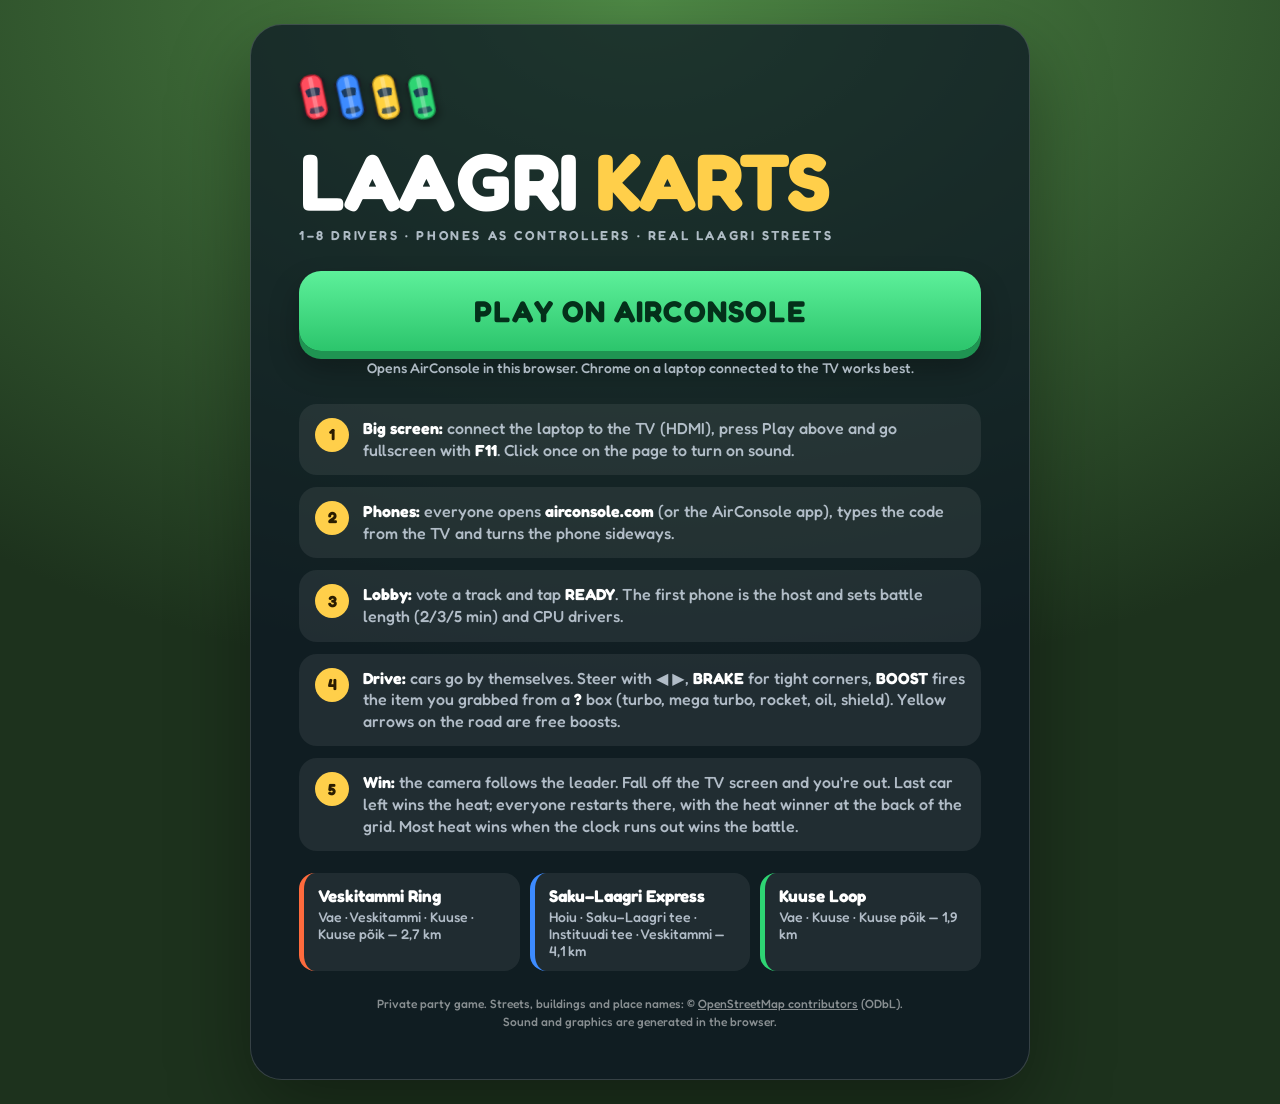
==== index.html @ 2486a01e "Add files via upload" ====
<!DOCTYPE html>
<html lang="en">
<head>
<meta charset="utf-8">
<meta name="robots" content="noindex, nofollow, noarchive">
<meta name="viewport" content="width=device-width, initial-scale=1">
<title>Laagri Karts</title>
<link rel="stylesheet" href="fonts.css">
<style>
  :root { --gold: #ffcf4a; --muted: rgba(225,236,250,0.75); }
  * { box-sizing: border-box; }
  html, body { margin: 0; min-height: 100%; }
  body {
    font-family: "Fredoka", system-ui, sans-serif; font-weight: 500; color: #fff;
    background: #2c4a2c radial-gradient(120% 90% at 50% 0%, #4f8a46 0%, #1d321d 70%);
    display: flex; align-items: center; justify-content: center; padding: 24px 16px;
  }
  .card { width: min(780px, 100%); padding: clamp(24px, 5vw, 48px); border-radius: 32px; background: rgba(12, 22, 36, 0.72); border: 1px solid rgba(255,255,255,0.16); box-shadow: 0 30px 80px rgba(0,0,0,0.35); }
  .top { display: flex; align-items: center; gap: 22px; flex-wrap: wrap; }
  .cars { display: flex; gap: 6px; }
  .cars svg { width: 30px; height: auto; transform: rotate(-12deg); filter: drop-shadow(0 4px 5px rgba(0,0,0,0.4)); }
  h1 { margin: 0; font-weight: 700; font-size: clamp(46px, 9vw, 80px); line-height: 0.95; letter-spacing: -0.01em; }
  h1 span { color: var(--gold); }
  .tag { color: var(--muted); letter-spacing: 0.2em; font-weight: 600; font-size: 13px; margin-top: 8px; }
  .play { display: block; margin: 28px 0 8px; padding: 22px; border-radius: 22px; text-align: center; text-decoration: none; font-size: 30px; font-weight: 700; letter-spacing: 0.04em; color: #04301a; background: linear-gradient(180deg, #5df09a, #2cc56c); box-shadow: 0 8px 0 #1f9452, 0 16px 30px rgba(0,0,0,0.3); }
  .play:active { transform: translateY(5px); box-shadow: 0 3px 0 #1f9452; }
  .small { text-align: center; color: var(--muted); font-size: 14px; }
  ol { list-style: none; padding: 0; margin: 28px 0 0; display: grid; gap: 12px; }
  li { display: flex; gap: 14px; align-items: flex-start; padding: 14px 16px; border-radius: 18px; background: rgba(255,255,255,0.07); line-height: 1.35; }
  li b { color: #fff; }
  li span.n { flex: none; width: 34px; height: 34px; border-radius: 50%; display: flex; align-items: center; justify-content: center; font-weight: 700; background: var(--gold); color: #2a1c00; }
  li div { color: var(--muted); }
  .tracks { display: grid; grid-template-columns: repeat(3, 1fr); gap: 10px; margin-top: 22px; }
  .t { padding: 12px 14px; border-radius: 16px; background: rgba(255,255,255,0.07); font-size: 14px; color: var(--muted); border-left: 5px solid var(--c); }
  .t b { display: block; font-size: 17px; margin-bottom: 2px; color: #fff; }
  @media (max-width: 600px) { .tracks { grid-template-columns: 1fr; } }
  footer { margin-top: 24px; font-size: 12px; color: rgba(255,255,255,0.5); text-align: center; line-height: 1.5; }
  footer a { color: inherit; }
</style>
</head>
<body>
<main class="card">
  <div class="top">
    <div class="cars" id="cars"></div>
    <div><h1>LAAGRI <span>KARTS</span></h1><div class="tag">1–8 DRIVERS · PHONES AS CONTROLLERS · REAL LAAGRI STREETS</div></div>
  </div>

  <a class="play" id="play" href="https://www.airconsole.com/">PLAY ON AIRCONSOLE</a>
  <div class="small">Opens AirConsole in this browser. Chrome on a laptop connected to the TV works best.</div>

  <ol>
    <li><span class="n">1</span><div><b>Big screen:</b> connect the laptop to the TV (HDMI), press Play above and go fullscreen with <b>F11</b>. Click once on the page to turn on sound.</div></li>
    <li><span class="n">2</span><div><b>Phones:</b> everyone opens <b>airconsole.com</b> (or the AirConsole app), types the code from the TV and turns the phone sideways.</div></li>
    <li><span class="n">3</span><div><b>Lobby:</b> vote a track and tap <b>READY</b>. The first phone is the host and sets battle length (2/3/5 min) and CPU drivers.</div></li>
    <li><span class="n">4</span><div><b>Drive:</b> cars go by themselves. Steer with ◀ ▶, <b>BRAKE</b> for tight corners, <b>BOOST</b> fires the item you grabbed from a <b>?</b> box (turbo, mega turbo, rocket, oil, shield). Yellow arrows on the road are free boosts.</div></li>
    <li><span class="n">5</span><div><b>Win:</b> the camera follows the leader. Fall off the TV screen and you're out. Last car left wins the heat; everyone restarts there, with the heat winner at the back of the grid. Most heat wins when the clock runs out wins the battle.</div></li>
  </ol>

  <div class="tracks">
    <div class="t" style="--c:#ff6b3d"><b>Veskitammi Ring</b>Vae · Veskitammi · Kuuse · Kuuse põik — 2,7 km</div>
    <div class="t" style="--c:#3d8bff"><b>Saku–Laagri Express</b>Hoiu · Saku–Laagri tee · Instituudi tee · Veskitammi — 4,1 km</div>
    <div class="t" style="--c:#2ed573"><b>Kuuse Loop</b>Vae · Kuuse · Kuuse põik — 1,9 km</div>
  </div>

  <footer>
    Private party game. Streets, buildings and place names: © <a href="https://www.openstreetmap.org/copyright">OpenStreetMap contributors</a> (ODbL).<br>
    Sound and graphics are generated in the browser.
  </footer>
</main>
<script src="common.js"></script>
<script>
  (function () {
    var base = location.origin + location.pathname.replace(/[^/]*$/, "");
    if (/^https?:/.test(base)) document.getElementById("play").href = "https://www.airconsole.com/#" + base;
    var h = ""; [0, 1, 2, 3].forEach(function (i) { var s = LK.SLOTS[i]; h += LK.carSvg(s.color, s.dark); });
    document.getElementById("cars").innerHTML = h;
  })();
</script>
</body>
</html>
---- fonts.css ----
@font-face { font-family: "Fredoka"; font-style: normal; font-weight: 500; font-display: swap;
  src: url(fredoka-latin-500-normal.woff2) format("woff2");
  unicode-range: U+0000-00FF, U+0131, U+0152-0153, U+02BB-02BC, U+02C6, U+02DA, U+02DC, U+0304, U+0308, U+0329, U+2000-206F, U+20AC, U+2122, U+2191, U+2193, U+2212, U+2215, U+FEFF, U+FFFD; }
@font-face { font-family: "Fredoka"; font-style: normal; font-weight: 500; font-display: swap;
  src: url(fredoka-latin-ext-500-normal.woff2) format("woff2");
  unicode-range: U+0100-02BA, U+02BD-02C5, U+02C7-02CC, U+02CE-02D7, U+02DD-02FF, U+0304, U+0308, U+0329, U+1D00-1DBF, U+1E00-1E9F, U+1EF2-1EFF, U+2020, U+20A0-20AB, U+20AD-20C0, U+2113, U+2C60-2C7F, U+A720-A7FF; }
@font-face { font-family: "Fredoka"; font-style: normal; font-weight: 600; font-display: swap;
  src: url(fredoka-latin-600-normal.woff2) format("woff2");
  unicode-range: U+0000-00FF, U+0131, U+0152-0153, U+02BB-02BC, U+02C6, U+02DA, U+02DC, U+0304, U+0308, U+0329, U+2000-206F, U+20AC, U+2122, U+2191, U+2193, U+2212, U+2215, U+FEFF, U+FFFD; }
@font-face { font-family: "Fredoka"; font-style: normal; font-weight: 600; font-display: swap;
  src: url(fredoka-latin-ext-600-normal.woff2) format("woff2");
  unicode-range: U+0100-02BA, U+02BD-02C5, U+02C7-02CC, U+02CE-02D7, U+02DD-02FF, U+0304, U+0308, U+0329, U+1D00-1DBF, U+1E00-1E9F, U+1EF2-1EFF, U+2020, U+20A0-20AB, U+20AD-20C0, U+2113, U+2C60-2C7F, U+A720-A7FF; }
@font-face { font-family: "Fredoka"; font-style: normal; font-weight: 700; font-display: swap;
  src: url(fredoka-latin-700-normal.woff2) format("woff2");
  unicode-range: U+0000-00FF, U+0131, U+0152-0153, U+02BB-02BC, U+02C6, U+02DA, U+02DC, U+0304, U+0308, U+0329, U+2000-206F, U+20AC, U+2122, U+2191, U+2193, U+2212, U+2215, U+FEFF, U+FFFD; }
@font-face { font-family: "Fredoka"; font-style: normal; font-weight: 700; font-display: swap;
  src: url(fredoka-latin-ext-700-normal.woff2) format("woff2");
  unicode-range: U+0100-02BA, U+02BD-02C5, U+02C7-02CC, U+02CE-02D7, U+02DD-02FF, U+0304, U+0308, U+0329, U+1D00-1DBF, U+1E00-1E9F, U+1EF2-1EFF, U+2020, U+20A0-20AB, U+20AD-20C0, U+2113, U+2C60-2C7F, U+A720-A7FF; }
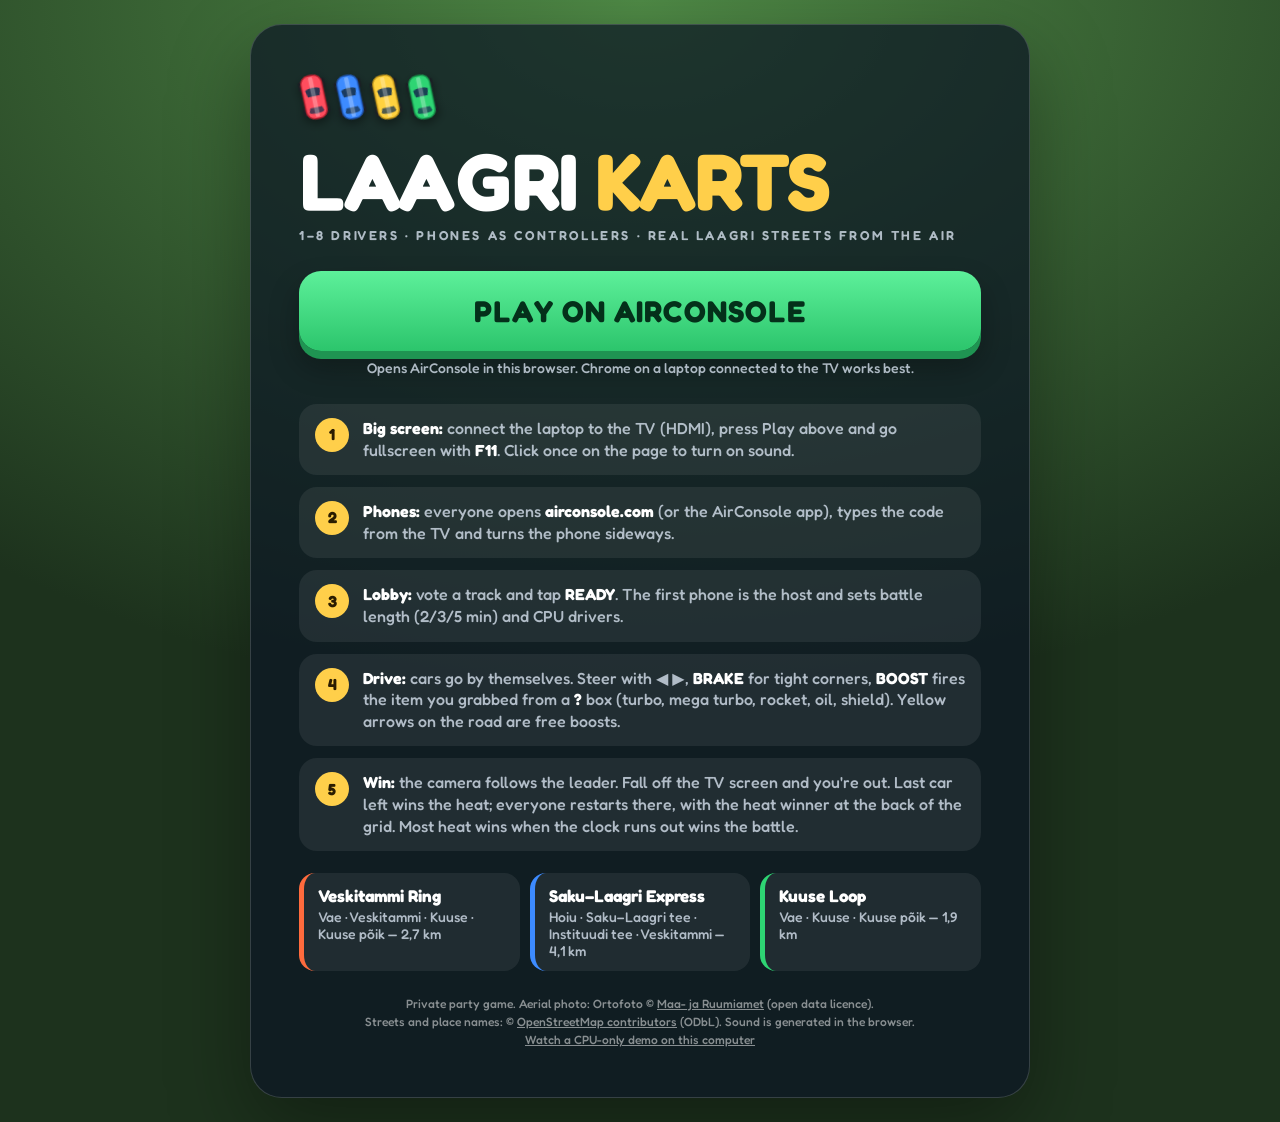
==== commit ae2f480e: "Add files via upload" ====
--- a/index.html
+++ b/index.html
@@ -42,7 +42,7 @@
 <main class="card">
   <div class="top">
     <div class="cars" id="cars"></div>
-    <div><h1>LAAGRI <span>KARTS</span></h1><div class="tag">1–8 DRIVERS · PHONES AS CONTROLLERS · REAL LAAGRI STREETS</div></div>
+    <div><h1>LAAGRI <span>KARTS</span></h1><div class="tag">1–8 DRIVERS · PHONES AS CONTROLLERS · REAL LAAGRI STREETS FROM THE AIR</div></div>
   </div>
 
   <a class="play" id="play" href="https://www.airconsole.com/">PLAY ON AIRCONSOLE</a>
@@ -63,8 +63,9 @@
   </div>
 
   <footer>
-    Private party game. Streets, buildings and place names: © <a href="https://www.openstreetmap.org/copyright">OpenStreetMap contributors</a> (ODbL).<br>
-    Sound and graphics are generated in the browser.
+    Private party game. Aerial photo: Ortofoto © <a href="https://geoportaal.maaamet.ee/">Maa- ja Ruumiamet</a> (open data licence).<br>
+    Streets and place names: © <a href="https://www.openstreetmap.org/copyright">OpenStreetMap contributors</a> (ODbL). Sound is generated in the browser.<br>
+    <a href="demo.html">Watch a CPU-only demo on this computer</a>
   </footer>
 </main>
 <script src="common.js"></script>
